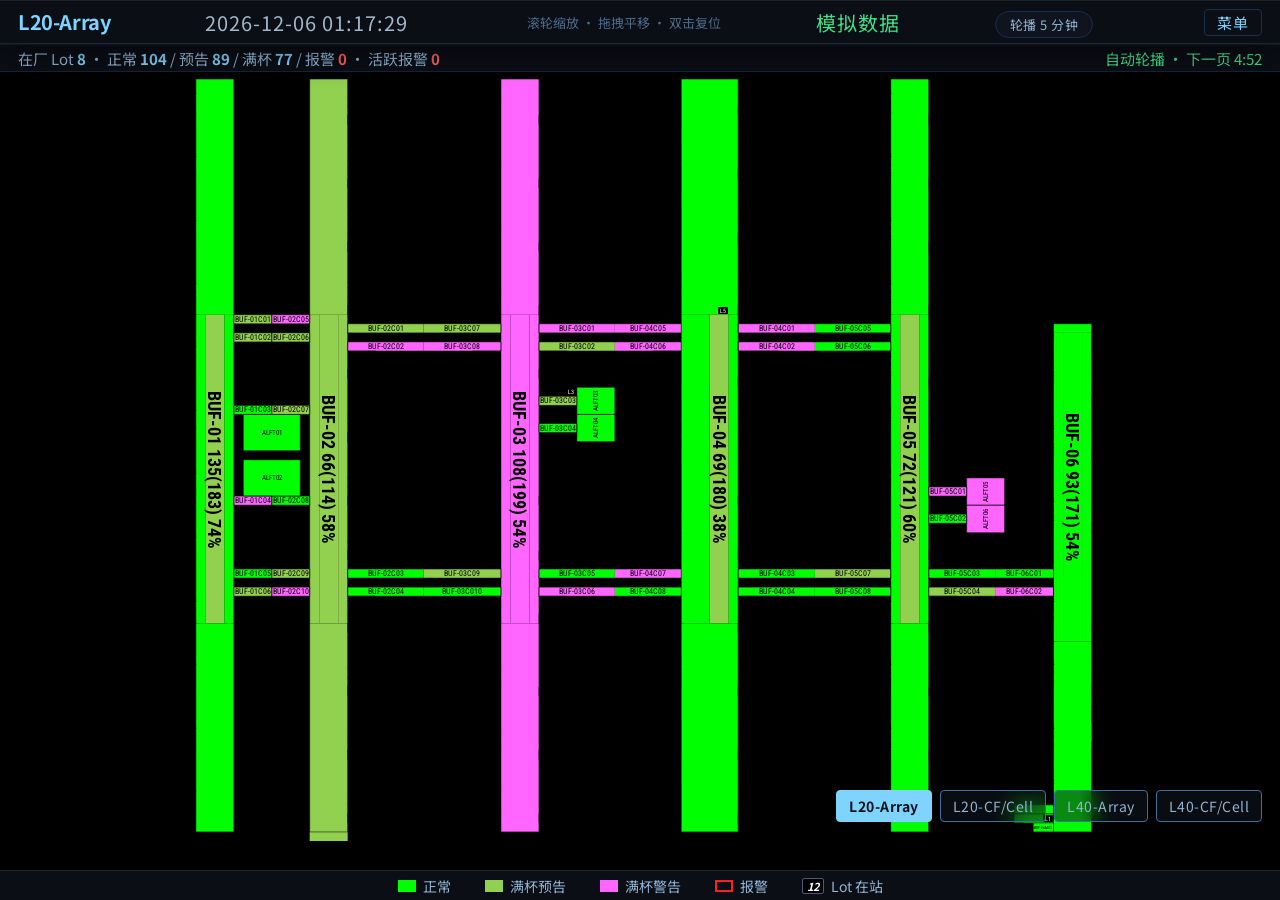
==== index.html @ aa01f8cc "publish: web dashboard to github pages" ====
<!DOCTYPE html>
<html lang="zh">
<head>
<meta charset="UTF-8">
<title>BUF FMC 监控大屏</title>
<link rel="stylesheet" href="css/dashboard.css">
<link href="https://fonts.googleapis.com/css2?family=Roboto+Condensed:wght@400;700&family=Noto+Sans+SC:wght@400;700&display=swap" rel="stylesheet">
</head>
<body>
<header id="hud">
  <span id="pageName">—</span>
  <span id="clock"></span>
  <span id="zoomHint">滚轮缩放 · 拖拽平移 · 双击复位</span>
  <span id="srcState" class="ok">模拟数据</span>
  <span id="dwellSlot"></span><!-- 停留时长胶囊（main.js 填充；?qa=1 不渲染） -->
  <a id="menuLink" href="menu.html">菜单</a>
</header>
<div id="statusBar">
  <span id="lotSummary">在厂 Lot 0 · 正常 0 / 预告 0 / 满杯 0 / 报警 0 · 活跃报警 0</span>
  <span id="carouselState">自动轮播</span>
</div>
<main id="stage"><svg id="board" preserveAspectRatio="xMidYMid meet"></svg></main>
<footer id="legend">
  <span class="lg"><i class="sw sw-normal"></i>正常</span>
  <span class="lg"><i class="sw sw-pre"></i>满杯预告</span>
  <span class="lg"><i class="sw sw-full"></i>满杯警告</span>
  <span class="lg"><i class="sw sw-alarm"></i>报警</span>
  <span class="lg"><i class="sw sw-lot">12</i>Lot 在站</span>
</footer>
<footer id="alarmBar" class="hidden"></footer>
<nav id="pager"></nav>
<script src="config.js"></script>
<script src="data/page-1.js"></script><script src="data/page-2.js"></script>
<script src="data/page-3.js"></script><script src="data/page-4.js"></script>
<script src="js/motion.js"></script>
<script src="js/page-render.js"></script>
<script src="js/carousel.js"></script>
<script src="js/alarm.js"></script>
<script src="js/data-provider.js"></script>
<script src="js/mock-provider.js"></script>
<script src="js/zoom.js"></script>
<script src="js/main.js"></script>
</body>
</html>
---- css/dashboard.css ----
/* BUF FMC 监控大屏骨架样式（Apple Design 打磨版） */
* { margin: 0; padding: 0; box-sizing: border-box; }
html, body { width: 100vw; height: 100vh; overflow: hidden; }
body {
  background: #000;
  color: #cfe8ff;
  /* §15 排印：系统字体栈兜底，Noto Sans SC 在前 */
  font-family: 'Noto Sans SC', 'Roboto Condensed', system-ui, -apple-system, 'Segoe UI', 'Microsoft YaHei', sans-serif;
  display: flex;
  flex-direction: column;
}

/* ---- §12 材质与深度：半透明浮层 chrome ----
 * 统一基材 rgba(18,24,34,0.62) + blur(20px) saturate(160%) + 顶部 1px 亮边；
 * 材质权重编码层级：页头最重（更深 blur + 更重阴影），小控件最轻。 */

/* 页头（重材质：结构层级最高） */
#hud {
  flex: 0 0 44px;
  display: flex;
  align-items: center;
  justify-content: space-between;
  padding: 0 18px;
  background: rgba(18, 24, 34, 0.62);
  -webkit-backdrop-filter: blur(28px) saturate(160%);
  backdrop-filter: blur(28px) saturate(160%);
  border-top: 1px solid rgba(255, 255, 255, 0.08); /* 亮边 = 光照在材质上 */
  border-bottom: 1px solid rgba(20, 48, 79, 0.7);
  box-shadow: 0 10px 30px rgba(0, 0, 0, 0.45);     /* 大表面 = 更深阴影 */
  font-size: 20px;
  letter-spacing: 1px;
  position: relative;
  z-index: 3; /* 高于 #statusBar：内部 .dwell-menu 弹层需跨过状态条点击 */
}
/* §15 大字号标题：负 tracking + 紧 leading */
#pageName { color: #7fd4ff; font-weight: 700; letter-spacing: -0.02em; line-height: 1.1; }
#zoomHint { color: #4a6b8a; font-size: 13px; letter-spacing: 0; margin-left: 24px; }
#clock { color: #9fb8cc; font-variant-numeric: tabular-nums; }
#srcState.ok { color: #3fe08a; }
#srcState.err { color: #ff5f5f; }
#menuLink {
  color: #7fd4ff;
  font-size: 15px;
  text-decoration: none;
  border: 1px solid #14304f;
  border-radius: 4px;
  padding: 2px 12px;
  margin-left: 16px;
}
#menuLink:hover { border-color: #2f6ea5; background: rgba(47, 110, 165, 0.15); will-change: transform; }
/* §1/§10 即时反馈：按下即刻 scale(0.97)，100ms ease-out */
#menuLink:active { transform: scale(0.97); transition: transform 100ms ease-out; }

/* 轮播停留时长设置（页头小胶囊 + 选项弹层：最轻材质小控件） */
#dwellSlot { display: flex; align-items: center; }
.dwell-ctl { position: relative; }
.dwell-btn {
  color: #8fb4d4;
  font: 13px 'Noto Sans SC', 'Roboto Condensed', system-ui, sans-serif;
  letter-spacing: 0.5px;
  font-variant-numeric: tabular-nums;
  background: rgba(18, 24, 34, 0.5);
  -webkit-backdrop-filter: blur(12px) saturate(160%);
  backdrop-filter: blur(12px) saturate(160%);
  border: 1px solid #14304f;
  border-radius: 999px; /* 胶囊 */
  padding: 3px 14px;
  cursor: pointer;
}
.dwell-btn:hover { border-color: #2f6ea5; color: #cfe8ff; background: rgba(47, 110, 165, 0.15); will-change: transform; }
/* §1/§10 即时反馈：按下即刻 scale(0.97)，100ms ease-out */
.dwell-btn:active { transform: scale(0.97); transition: transform 100ms ease-out; }
.dwell-menu {
  position: absolute;
  top: calc(100% + 10px);
  right: 0;
  display: grid;
  grid-template-columns: repeat(2, 1fr); /* 8 选项两列，紧凑弹层 */
  gap: 2px;
  min-width: 152px;
  padding: 6px;
  background: rgba(12, 18, 28, 0.9); /* 弹层底色更实，保证选项可读 */
  -webkit-backdrop-filter: blur(20px) saturate(160%);
  backdrop-filter: blur(20px) saturate(160%);
  border: 1px solid #14304f;
  border-radius: 8px;
  box-shadow: 0 14px 34px rgba(0, 0, 0, 0.5);
  z-index: 6;
}
.dwell-menu.hidden { display: none; }
.dwell-opt {
  padding: 6px 0;
  text-align: center;
  color: #8fb4d4;
  background: transparent;
  border: 0;
  border-radius: 5px;
  font: 14px 'Noto Sans SC', 'Roboto Condensed', system-ui, sans-serif;
  font-variant-numeric: tabular-nums;
  cursor: pointer;
}
.dwell-opt:hover { background: rgba(47, 110, 165, 0.28); color: #cfe8ff; }
.dwell-opt.on { color: #7fd4ff; background: rgba(47, 110, 165, 0.2); font-weight: 700; }

/* 页头下状态条（轻材质）：实时摘要 + 轮播状态 */
#statusBar {
  flex: 0 0 28px;
  display: flex;
  align-items: center;
  justify-content: space-between;
  padding: 0 18px;
  background: rgba(18, 24, 34, 0.62);
  -webkit-backdrop-filter: blur(20px) saturate(160%);
  backdrop-filter: blur(20px) saturate(160%);
  border-top: 1px solid rgba(255, 255, 255, 0.08);
  border-bottom: 1px solid rgba(20, 48, 79, 0.7);
  font-size: 15px;
  color: #8fb4d4;
  font-variant-numeric: tabular-nums; /* §15 数字等宽，跳动不抖 */
  position: relative;
  z-index: 2;
}
#statusBar #lotSummary .num { color: #7fd4ff; font-weight: 700; }
#statusBar #lotSummary .num.alarm { color: #ff5f5f; }
#statusBar #carouselState { color: #3fe08a; }
#statusBar #carouselState.alarm { color: #ff8080; }
#statusBar #carouselState.manual { color: #ffd35f; }

/* 页脚图例条（轻材质，与报警条同处 flex 流内、互不叠层） */
#legend {
  flex: 0 0 30px;
  display: flex;
  align-items: center;
  justify-content: center;
  gap: 34px;
  background: rgba(18, 24, 34, 0.62);
  -webkit-backdrop-filter: blur(20px) saturate(160%);
  backdrop-filter: blur(20px) saturate(160%);
  border-top: 1px solid rgba(255, 255, 255, 0.08);
  font-size: 14px;
  color: #8fb4d4;
}
#legend .lg { display: inline-flex; align-items: center; gap: 7px; }
#legend .sw { display: inline-block; width: 18px; height: 12px; }
#legend .sw-normal { background: #00FF00; }
#legend .sw-pre { background: #92D050; }
#legend .sw-full { background: #FF66FF; }
/* 报警样例：红描边闪烁 */
#legend .sw-alarm {
  background: transparent;
  border: 2px solid #ff2020;
  animation: legend-blink 2s ease-in-out infinite;
}
@keyframes legend-blink {
  0%, 100% { border-color: #ff2020; border-width: 2px; }
  50%      { border-color: #ff7070; border-width: 4px; }
}
/* Lot 徽标样例：黑底白字小徽标 */
#legend .sw-lot {
  width: auto;
  min-width: 18px;
  height: 16px;
  padding: 0 4px;
  background: #000;
  border: 1px solid #557;
  border-radius: 2px;
  color: #fff;
  font-size: 11px;
  line-height: 14px;
  text-align: center;
  font-weight: 700;
}

/* 主舞台 */
#stage { flex: 1 1 auto; min-height: 0; display: flex; }
#board { width: 100%; height: 100%; display: block; }
/* §7 页面切换：opacity + 6px y 位移共用同一过渡曲线（进入自下而上） */
#board .page { transition: opacity .6s ease, transform .6s ease; opacity: 1; }

/* 报警条（材质 + materialize 出现/消失：高度 + 透明度联动，不用 display:none） */
#alarmBar {
  flex: 0 0 auto;
  height: 40px;
  overflow: hidden;
  white-space: nowrap;
  background: rgba(18, 24, 34, 0.62);
  -webkit-backdrop-filter: blur(20px) saturate(160%);
  backdrop-filter: blur(20px) saturate(160%);
  border-top: 1px solid rgba(255, 64, 64, 0.35); /* 红色语义放在描边/文字层，不放在材质底色 */
  color: #ff8080;
  line-height: 40px;
  font-size: 18px;
  opacity: 1;
  transition: height .35s ease, opacity .35s ease, border-top-width .35s ease;
}
#alarmBar.hidden { height: 0; opacity: 0; border-top-width: 0; }
/* rAF 驱动的滚动轨道：两份 .alarm-copy 并排，JS 按实测单份宽度取模循环 */
#alarmBar .alarm-run {
  display: inline-flex;
  white-space: nowrap;
  will-change: transform;
}
#alarmBar .alarm-copy { display: inline-block; white-space: nowrap; }
#alarmBar .alarm-sep { color: #a33; }

/* 站点报警红描边脉冲（保留） */
.alarm-pulse {
  animation: alarm-stroke 2s ease-in-out infinite;
}
@keyframes alarm-stroke {
  0%, 100% { stroke: #ff2020; stroke-width: 2; }
  50%      { stroke: #ff7070; stroke-width: 6; }
}

/* 右下角页码指示器（最轻材质：小控件 = 轻 blur、轻底色） */
#pager {
  position: fixed;
  right: 18px;
  bottom: 78px; /* 避开页脚（图例 30px + 报警条 40px） */
  display: flex;
  gap: 8px;
}
#pager .pgBtn {
  padding: 5px 12px;
  border: 1px solid #3f6f9f;
  border-radius: 4px;
  background: rgba(18, 24, 34, 0.5);
  -webkit-backdrop-filter: blur(12px) saturate(160%);
  backdrop-filter: blur(12px) saturate(160%);
  color: #8fb4d4;
  font: 14px 'Noto Sans SC', 'Roboto Condensed', system-ui, sans-serif;
  letter-spacing: 0.5px;
  cursor: pointer;
}
#pager .pgBtn:hover { border-color: #7fd4ff; color: #cfe8ff; will-change: transform; }
/* §1/§10 即时反馈：按下即刻 scale(0.97) */
#pager .pgBtn:active { transform: scale(0.97); transition: transform 100ms ease-out; }
#pager .pgBtn.on {
  background: #7fd4ff;
  border-color: #7fd4ff;
  color: #06101c;
  font-weight: 700;
}

/* ---- §14 可访问性 ---- */

/* reduced-motion：全部动效退化为 ≤200ms opacity cross-fade 或静态 */
@media (prefers-reduced-motion: reduce) {
  #board .page { transition: opacity 200ms ease; transform: none !important; }
  #alarmBar { transition: opacity 200ms ease; }
  #menuLink, #pager .pgBtn, .dwell-btn, .dwell-opt { transition: none; }
  #menuLink:active, #pager .pgBtn:active, .dwell-btn:active, .dwell-opt:active { transform: none; }
  .alarm-pulse { animation: none; stroke: #ff2020; stroke-width: 3; } /* 静态红框 */
  #legend .sw-alarm { animation: none; border-color: #ff2020; border-width: 2px; }
}

/* reduced-transparency：材质变实底、去 blur */
@media (prefers-reduced-transparency: reduce) {
  #hud, #statusBar, #legend, #alarmBar {
    background: #121a26;
    -webkit-backdrop-filter: none;
    backdrop-filter: none;
  }
  #pager .pgBtn { background: #121a26; -webkit-backdrop-filter: none; backdrop-filter: none; }
  .dwell-btn, .dwell-menu { background: #121a26; -webkit-backdrop-filter: none; backdrop-filter: none; }
}

/* prefers-contrast:more：控件加对比边框 */
@media (prefers-contrast: more) {
  #menuLink, #pager .pgBtn, .dwell-btn { border: 2px solid #9fdcff; }
  #hud, #statusBar { border-bottom-color: #9fdcff; }
  #legend { border-top-color: #9fdcff; }
  #alarmBar { border-top-color: #ff6060; }
}
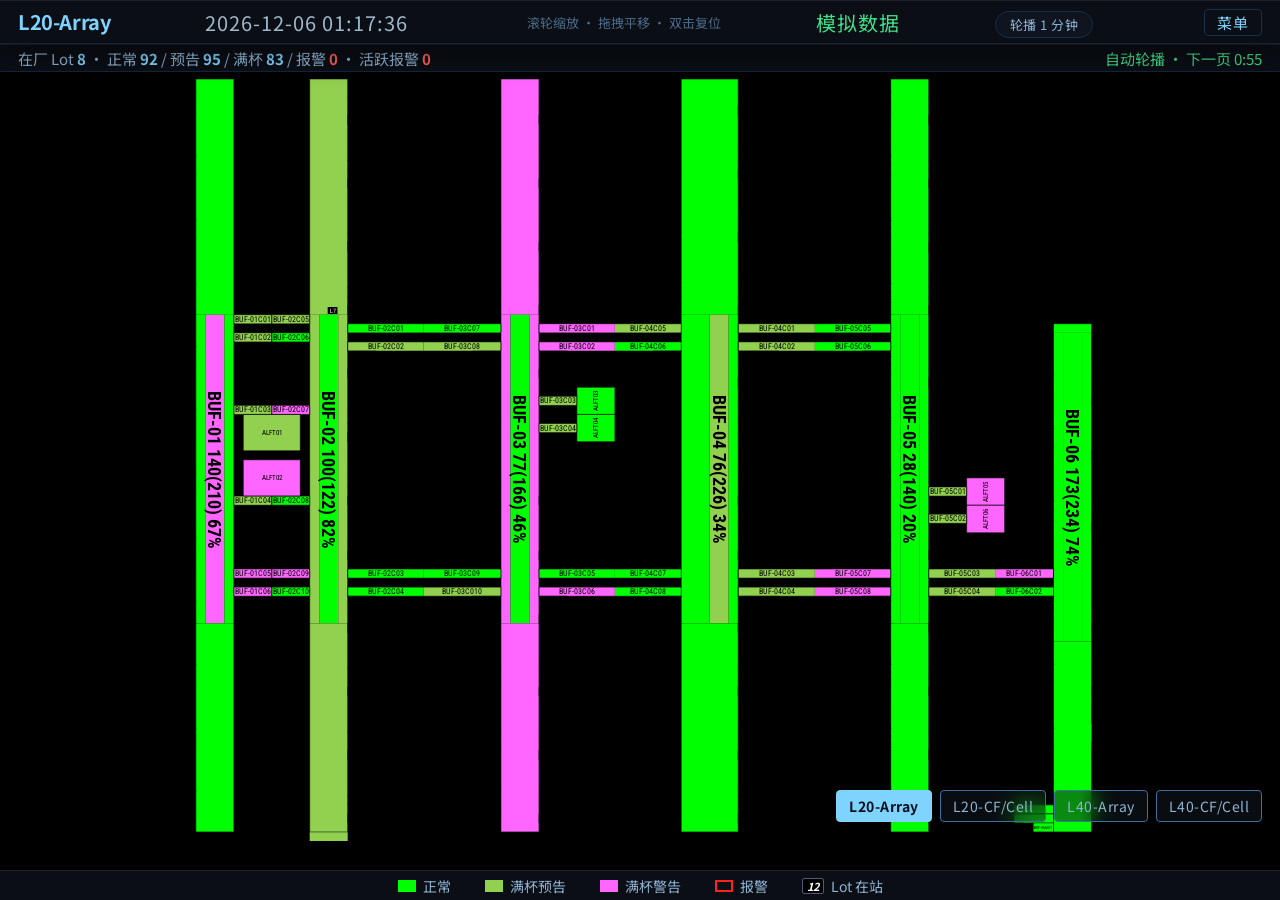
==== commit 9688ce32: "publish: dwell clamp fix + asset versioning" ====
--- a/index.html
+++ b/index.html
@@ -3,7 +3,7 @@
 <head>
 <meta charset="UTF-8">
 <title>BUF FMC 监控大屏</title>
-<link rel="stylesheet" href="css/dashboard.css">
+<link rel="stylesheet" href="css/dashboard.css?v=20260901a">
 <link href="https://fonts.googleapis.com/css2?family=Roboto+Condensed:wght@400;700&family=Noto+Sans+SC:wght@400;700&display=swap" rel="stylesheet">
 </head>
 <body>
@@ -29,16 +29,16 @@
 </footer>
 <footer id="alarmBar" class="hidden"></footer>
 <nav id="pager"></nav>
-<script src="config.js"></script>
-<script src="data/page-1.js"></script><script src="data/page-2.js"></script>
-<script src="data/page-3.js"></script><script src="data/page-4.js"></script>
-<script src="js/motion.js"></script>
-<script src="js/page-render.js"></script>
-<script src="js/carousel.js"></script>
-<script src="js/alarm.js"></script>
-<script src="js/data-provider.js"></script>
-<script src="js/mock-provider.js"></script>
-<script src="js/zoom.js"></script>
-<script src="js/main.js"></script>
+<script src="config.js?v=20260901a"></script>
+<script src="data/page-1.js?v=20260901a"></script><script src="data/page-2.js?v=20260901a"></script>
+<script src="data/page-3.js?v=20260901a"></script><script src="data/page-4.js?v=20260901a"></script>
+<script src="js/motion.js?v=20260901a"></script>
+<script src="js/page-render.js?v=20260901a"></script>
+<script src="js/carousel.js?v=20260901a"></script>
+<script src="js/alarm.js?v=20260901a"></script>
+<script src="js/data-provider.js?v=20260901a"></script>
+<script src="js/mock-provider.js?v=20260901a"></script>
+<script src="js/zoom.js?v=20260901a"></script>
+<script src="js/main.js?v=20260901a"></script>
 </body>
 </html>
